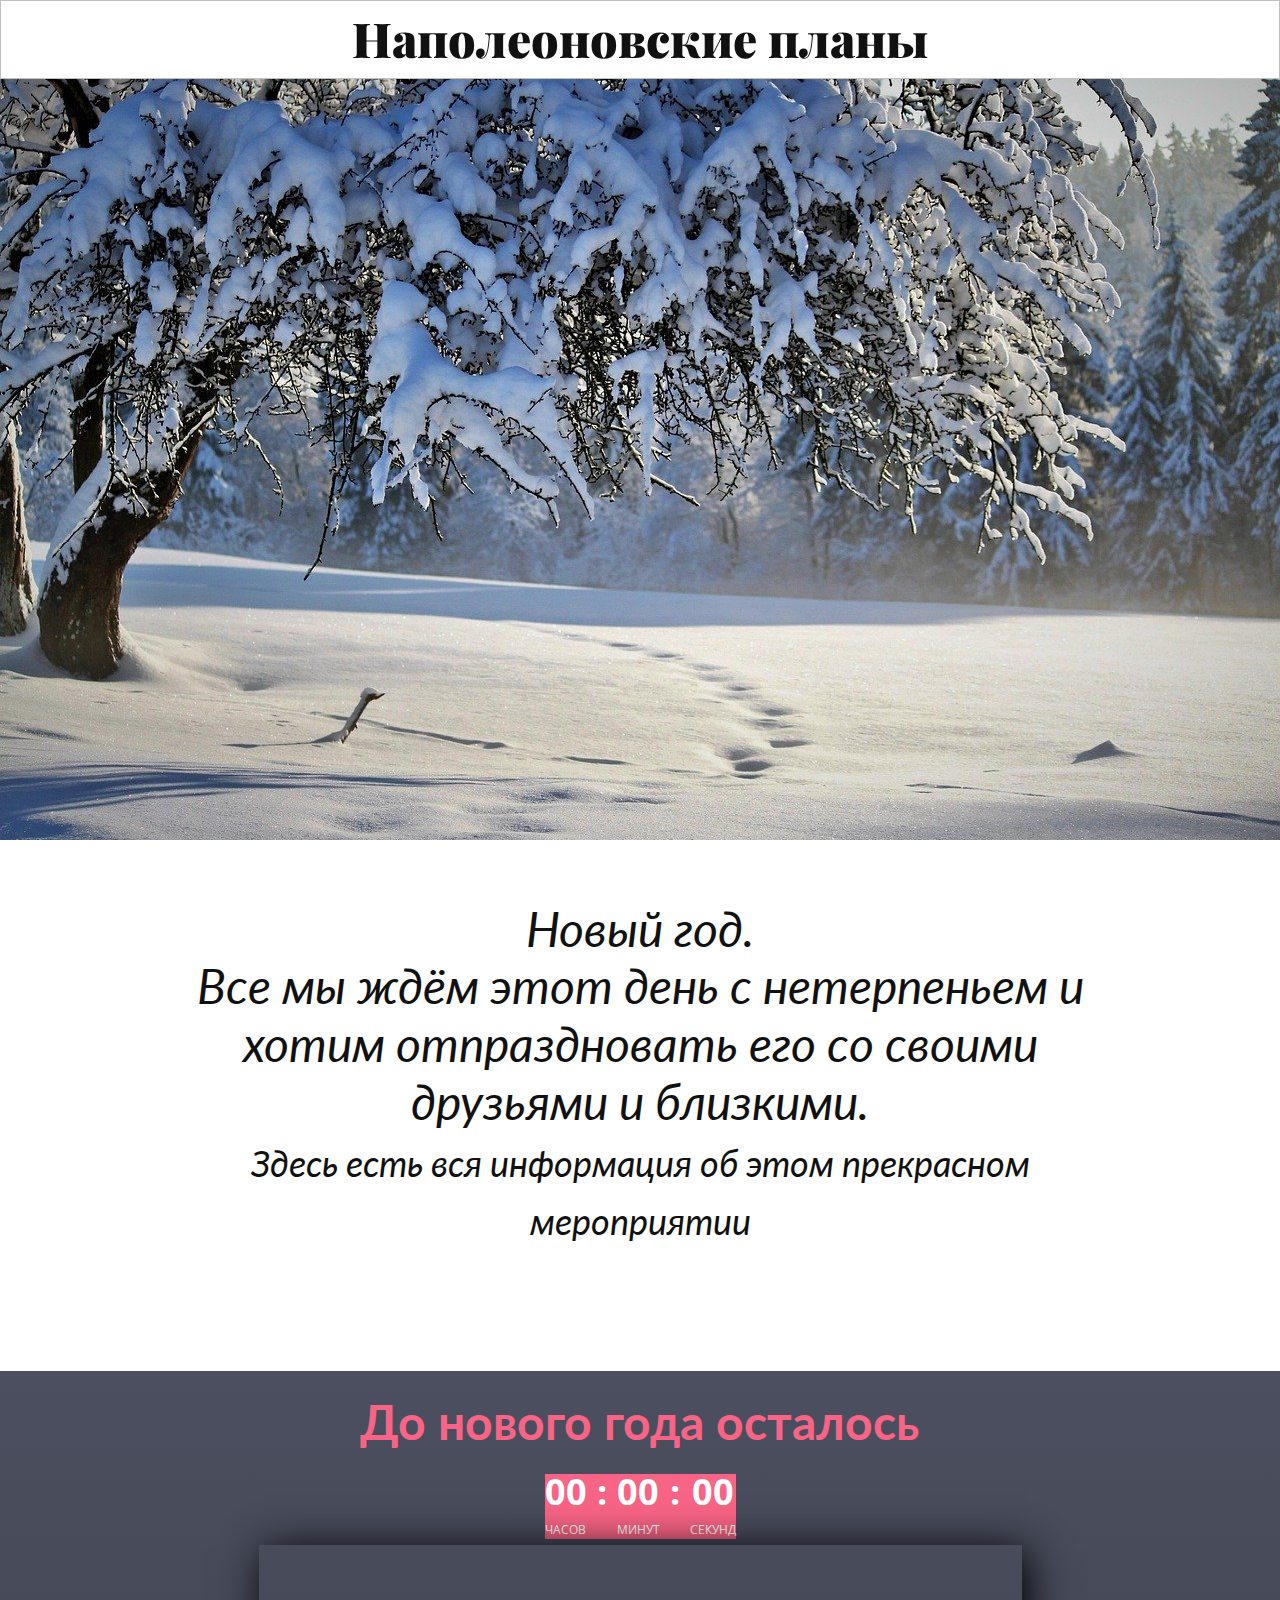
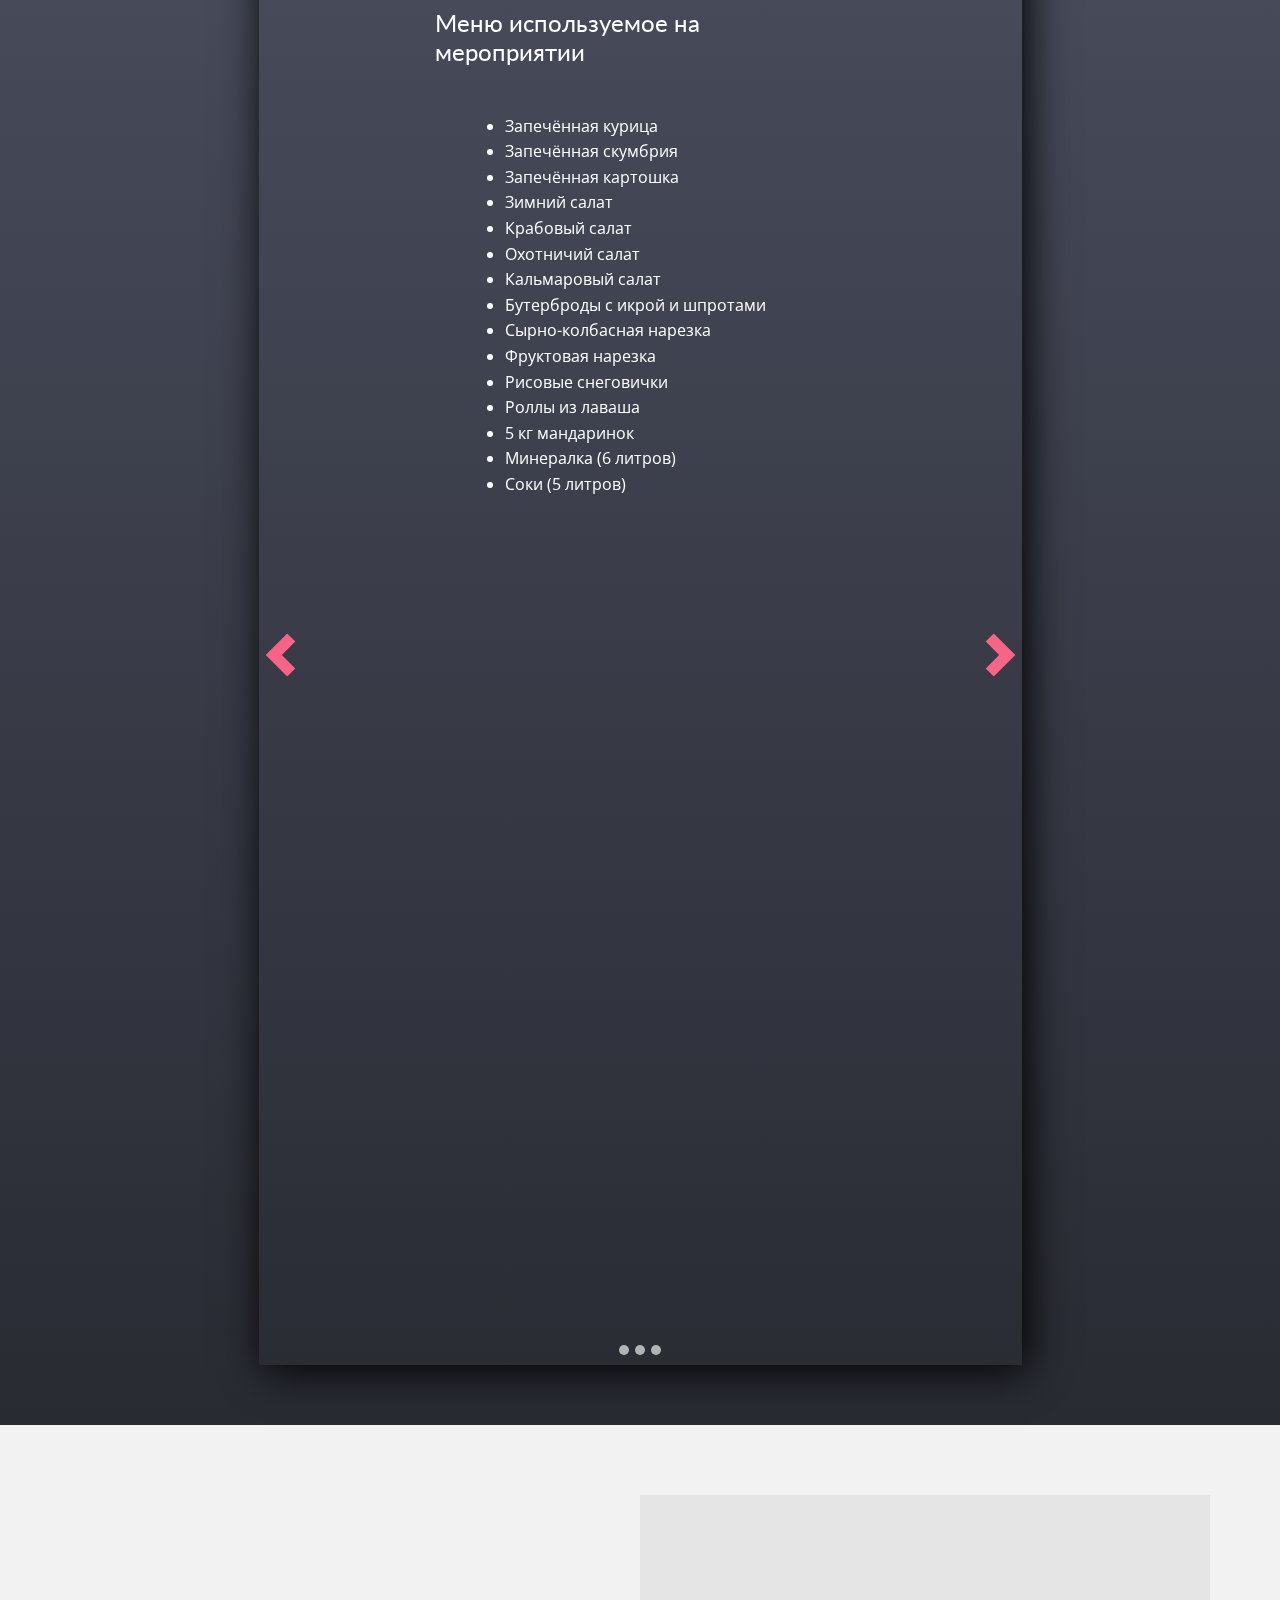
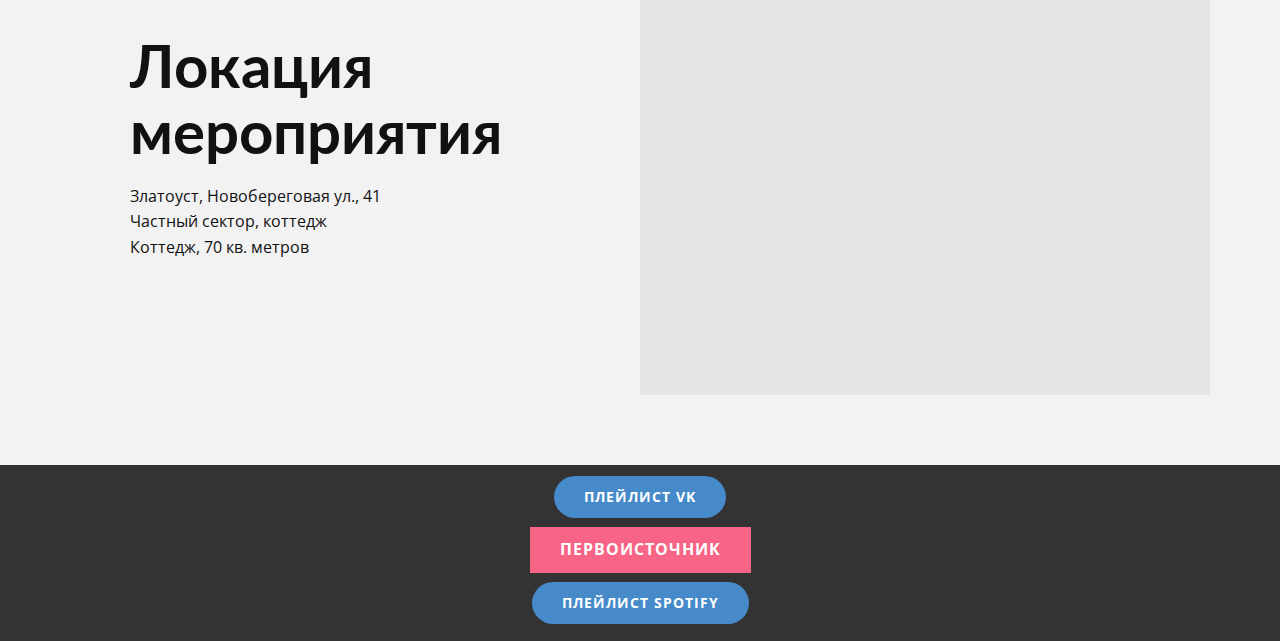
==== index.html @ d75b6de3 "Add files via upload" ====
<!DOCTYPE html>
<html style="font-size: 16px;">
  <head>
    <meta name="viewport" content="width=device-width, initial-scale=1.0">
    <meta charset="utf-8">
    <meta name="keywords" content="Architectural Design, ​Architecture news, ​Architects&amp;apos; studios, ​Award Winning Design Team, modern design, Contact us">
    <meta name="description" content="">
    <meta name="page_type" content="np-template-header-footer-from-plugin">
    <title>Наполеоновские планы</title>
    <link rel="stylesheet" href="nicepage.css" media="screen">
<link rel="stylesheet" href="Главная.css" media="screen">
    <script class="u-script" type="text/javascript" src="jquery.js" defer=""></script>
    <script class="u-script" type="text/javascript" src="nicepage.js" defer=""></script>
    <meta name="generator" content="Nicepage 4.2.6, nicepage.com">
    <link id="u-theme-google-font" rel="stylesheet" href="https://fonts.googleapis.com/css?family=Lato:100,100i,300,300i,400,400i,700,700i,900,900i|Open+Sans:300,300i,400,400i,600,600i,700,700i,800,800i">
    <link id="u-page-google-font" rel="stylesheet" href="https://fonts.googleapis.com/css?family=Lato:100,100i,300,300i,400,400i,700,700i,900,900i|Lato:100,100i,300,300i,400,400i,700,700i,900,900i|Playfair+Display:400,400i,500,500i,600,600i,700,700i,800,800i,900,900i">





    <script type="application/ld+json">{
        "@context": "http://schema.org",
        "@type": "Organization",
        "name": ""
}</script>
    <meta name="theme-color" content="#478ac9">
    <meta property="og:title" content="Главная">
    <meta property="og:type" content="website">
  </head>
  <body data-home-page="Главная.html" data-home-page-title="Главная" class="u-body"><header class="u-align-center-xs u-border-1 u-border-grey-25 u-clearfix u-header u-sticky u-header" id="sec-2a97"><div class="u-clearfix u-sheet u-sheet-1">
        <h1 class="u-align-center u-custom-font u-font-playfair-display u-text u-text-1"> Наполеоновские планы</h1>
      </div></header>
    <section class="u-align-center u-clearfix u-image u-section-1" id="carousel_cb7d" data-image-width="1280" data-image-height="853">
      <div class="u-clearfix u-sheet u-sheet-1"></div>
    </section>
    <section class="u-align-center u-clearfix u-section-2" id="carousel_7d28">
      <div class="u-clearfix u-sheet u-sheet-1">
        <h3 class="u-text u-text-1">Новый год.<br>Все мы ждём этот день с нетерпеньем и хотим отпраздновать его со своими друзьями и близкими.<br>
          <span style="font-size: 2.25rem;">Здесь есть вся информация об этом прекрасном мероприятии</span>
        </h3>
      </div>
    </section>
    <section class="u-align-center-sm u-align-center-xs u-clearfix u-gradient u-section-3" id="sec-5330">
      <div class="u-align-left u-clearfix u-sheet u-sheet-1">
        <h1 class="u-text u-text-default u-text-palette-2-light-1 u-text-1">До нового года осталось</h1>
        <div class="u-countdown u-palette-2-light-1 u-countdown-1" data-timer-id="9fc6" data-type="to-date" data-target-date="Fri, 31 Dec 2021 19:00:42 GMT" data-for="everyone" data-direction="down" data-time-left="750m" data-target-number="100" data-start-time="Sun Dec 26 2021 13:24:25 GMT+0500 (RTZ 4 (зима))" data-frequency="1s">
          <div class="u-countdown-wrapper u-spacing-20">
            <div class="u-countdown-item u-countdown-years u-hidden u-spacing-10">
              <div class="u-countdown-counter u-countdown-counter-1"><span class="u-countdown-number">0</span><span class="u-countdown-number u-hidden">0</span></div>
              <div class="u-countdown-label u-countdown-label-1">Лет</div>
            </div>
            <div class="u-countdown-separator u-hidden u-countdown-separator-1">:</div>
            <div class="u-countdown-days u-countdown-item u-spacing-10">
              <div class="u-countdown-counter u-countdown-counter-2"><span class="u-countdown-number">8</span><span class="u-countdown-number u-hidden">6</span><span class="u-countdown-number u-hidden">0</span></div>
              <div class="u-countdown-label u-countdown-label-2">Дней</div>
            </div>
            <div class="u-countdown-separator u-countdown-separator-2">:</div>
            <div class="u-countdown-hours u-countdown-item u-spacing-10">
              <div class="u-countdown-counter u-countdown-counter-3"><span class="u-countdown-number">0</span><span class="u-countdown-number">5</span></div>
              <div class="u-countdown-label u-countdown-label-3">Часов</div>
            </div>
            <div class="u-countdown-separator u-countdown-separator-3">:</div>
            <div class="u-countdown-item u-countdown-minutes u-spacing-10">
              <div class="u-countdown-counter u-countdown-counter-4"><span class="u-countdown-number">1</span><span class="u-countdown-number">9</span></div>
              <div class="u-countdown-label u-countdown-label-4">Минут</div>
            </div>
            <div class="u-countdown-separator u-countdown-separator-4">:</div>
            <div class="u-countdown-item u-countdown-seconds u-spacing-10">
              <div class="u-countdown-counter u-countdown-counter-5"><span class="u-countdown-number">0</span><span class="u-countdown-number">6</span></div>
              <div class="u-countdown-label u-countdown-label-5">Секунд</div>
            </div>
            <div class="u-countdown-separator u-hidden u-countdown-separator-5">:</div>
            <div class="u-countdown-item u-countdown-numbers u-hidden u-spacing-10">
              <div class="u-countdown-counter u-countdown-counter-6"><span class="u-countdown-number">0</span><span class="u-countdown-number">0</span></div>
              <div class="u-countdown-label u-countdown-label-6">Items</div>
            </div>
          </div>
          <div class="u-countdown-message u-hidden">
            <p>С Новым Годом!</p>
          </div>
        </div>
        <div id="carousel-5989" data-interval="1000" data-u-ride="false" class="u-carousel u-expanded-width-sm u-expanded-width-xs u-slider u-slider-1">
          <ol class="u-absolute-hcenter u-carousel-indicators u-carousel-indicators-1">
            <li data-u-target="#carousel-5989" class="u-active u-grey-30 u-shape-circle" data-u-slide-to="0" style="width: 10px; height: 10px;"></li>
            <li data-u-target="#carousel-5989" class="u-grey-30 u-shape-circle" data-u-slide-to="1" style="width: 10px; height: 10px;"></li>
            <li data-u-target="#carousel-5989" class="u-grey-30 u-shape-circle" data-u-slide-to="2" style="width: 10px; height: 10px;"></li>
          </ol>
          <div class="u-carousel-inner" role="listbox">
            <div class="u-active u-align-left u-carousel-item u-container-style u-slide">
              <div class="u-container-layout u-container-layout-1">
                <div class="u-align-left u-container-style u-group u-group-1" data-animation-name="fadeIn" data-animation-duration="1000" data-animation-direction="Left">
                  <div class="u-container-layout">
                    <h4 class="u-text u-text-body-alt-color u-text-2">Меню используемое на мероприятии</h4>
                    <ul class="u-text u-text-body-alt-color u-text-3">
                      <li>Запечённая курица</li>
                      <li>Запечённая скумбрия</li>
                      <li>Запечённая картошка</li>
                      <li>Зимний салат</li>
                      <li>Крабовый салат</li>
                      <li>Охотничий салат</li>
                      <li>Кальмаровый салат</li>
                      <li>Бутерброды с икрой и шпротами</li>
                      <li>Сырно-колбасная нарезка</li>
                      <li>Фруктовая нарезка</li>
                      <li>Рисовые снеговички</li>
                      <li>Роллы из лаваша</li>
                      <li>5 кг мандаринок</li>
                      <li>Минералка (6 литров)<br>
                      </li>
                      <li>Соки (5 литров)</li>
                    </ul>
                  </div>
                </div>
              </div>
            </div>
            <div class="u-align-left u-carousel-item u-container-style u-slide">
              <div class="u-container-layout u-container-layout-3">
                <div class="u-container-style u-group u-group-2" data-animation-name="fadeIn" data-animation-duration="1000" data-animation-direction="Left">
                  <div class="u-container-layout">
                    <h4 class="u-align-center u-text u-text-body-alt-color u-text-4">Список алкоголя</h4>
                    <ul class="u-align-left u-text u-text-body-alt-color u-text-5">
                      <li>Пустота...</li>
                      <li>Вообще нихера...</li>
                      <li>Безалкогольный новый год...<br>
                      </li>
                      <li>Трезвенники получается...</li>
                      <li>А ну и 2 бутылки шампанского...</li>
                    </ul>
                  </div>
                </div>
              </div>
            </div>
            <div class="u-align-left u-carousel-item u-container-style u-slide u-carousel-item-3">
              <div class="u-container-layout u-container-layout-5">
                <div class="u-container-style u-group u-group-3" data-animation-name="fadeIn" data-animation-duration="1000" data-animation-direction="Left">
                  <div class="u-container-layout">
                    <h4 class="u-align-center u-text u-text-body-alt-color u-text-6">Список участников</h4>
                    <ul class="u-align-left u-text u-text-body-alt-color u-text-7">
                      <li>Кирилл Окунцов</li>
                      <li>Илья Ахметшин<br>
                      </li>
                      <li>Андрей Быков<br>
                      </li>
                      <li>Данил Спичко</li>
                      <li>Иван Еремеев</li>
                      <li>Диана Щупова<br>
                      </li>
                      <li>Владислав Трофимов</li>
                      <li>Яна Файзрахманова</li>
                      <li>Елизавета Марцинкевич</li>
                      <li>Артём Сафин</li>
                      <li>Максим Низаметдинов<br>Так же под вопрососм следующие:<br>
                      </li>
                      <li>Анастасия Головатая</li>
                      <li>Михаил Марков</li>
                      <li>Дмитрий Ларионов</li>
                    </ul>
                  </div>
                </div>
              </div>
            </div>
          </div>
          <a class="u-absolute-vcenter u-carousel-control u-carousel-control-prev u-hidden-xs u-icon-rectangle u-text-palette-2-light-1 u-carousel-control-1" href="#carousel-5989" role="button" data-u-slide="prev">
            <span aria-hidden="true">
              <svg viewBox="0 0 8 8"><path d="M5.25 0l-4 4 4 4 1.5-1.5-2.5-2.5 2.5-2.5-1.5-1.5z"></path></svg>
            </span>
            <span class="sr-only">
              <svg viewBox="0 0 8 8"><path d="M5.25 0l-4 4 4 4 1.5-1.5-2.5-2.5 2.5-2.5-1.5-1.5z"></path></svg>
            </span>
          </a>
          <a class="u-absolute-vcenter u-carousel-control u-carousel-control-next u-hidden-xs u-icon-rectangle u-text-palette-2-light-1 u-carousel-control-2" href="#carousel-5989" role="button" data-u-slide="next">
            <span aria-hidden="true">
              <svg viewBox="0 0 8 8"><path d="M2.75 0l-1.5 1.5 2.5 2.5-2.5 2.5 1.5 1.5 4-4-4-4z"></path></svg>
            </span>
            <span class="sr-only">
              <svg viewBox="0 0 8 8"><path d="M2.75 0l-1.5 1.5 2.5 2.5-2.5 2.5 1.5 1.5 4-4-4-4z"></path></svg>
            </span>
          </a>
        </div>
      </div>
    </section>
    <section class="u-clearfix u-grey-5 u-section-4" id="sec-a70e">
      <div class="u-clearfix u-sheet u-sheet-1">
        <div class="u-clearfix u-expanded-width u-layout-wrap u-layout-wrap-1">
          <div class="u-layout">
            <div class="u-layout-row">
              <div class="u-align-left u-container-style u-layout-cell u-left-cell u-size-30 u-layout-cell-1">
                <div class="u-container-layout u-container-layout-1">
                  <h2 class="u-text u-text-1">Локация мероприятия</h2>
                  <p class="u-text u-text-2"> Златоуст, Новобереговая ул., 41</p>
                  <p class="u-text u-text-3">Частный сектор, коттедж</p>
                  <p class="u-text u-text-4">Коттедж, 70 кв. метров</p>
                </div>
              </div>
              <div class="u-container-style u-layout-cell u-right-cell u-size-30 u-layout-cell-2">
                <div class="u-container-layout u-container-layout-2">
                  <div class="u-expanded u-grey-10 u-map">
                    <div class="embed-responsive">
                      <iframe class="embed-responsive-item" src="//maps.google.com/maps?output=embed&amp;q=%D0%A7%D0%B5%D0%BB%D1%8F%D0%B1%D0%B8%D0%BD%D1%81%D0%BA%D0%B0%D1%8F%20%D0%BE%D0%B1%D0%BB%D0%B0%D1%81%D1%82%D1%8C%2C%20%D0%97%D0%BB%D0%B0%D1%82%D0%BE%D1%83%D1%81%D1%82%D0%BE%D0%B2%D1%81%D0%BA%D0%B8%D0%B9%20%D0%B3.%D0%BE.%2C%20%D0%97%D0%BB%D0%B0%D1%82%D0%BE%D1%83%D1%81%D1%82%2C%20%D0%9D%D0%BE%D0%B2%D0%BE%D0%B1%D0%B5%D1%80%D0%B5%D0%B3%D0%BE%D0%B2%D0%B0%D1%8F%20%D1%83%D0%BB.%2C%2041&amp;t=m" data-map="[base64]"></iframe>
                    </div>
                  </div>
                </div>
              </div>
            </div>
          </div>
        </div>
      </div>
    </section>


    <footer class="u-align-center u-clearfix u-footer u-grey-80 u-footer" id="sec-ad58"><div class="u-align-left u-clearfix u-sheet u-sheet-1">
        <a href="https://vk.com/music/playlist/487341811_3_d039fe3b3212a492a0" class="u-btn u-btn-round u-button-style u-hover-palette-1-light-1 u-palette-1-base u-radius-50 u-btn-1">Плейлист vk</a>
        <a href="https://vk.com/@shizukana_puru-napoleonovskie-plany-po-sozdaniu-ng" class="u-border-none u-btn u-button-style u-hover-palette-1-dark-1 u-palette-2-light-1 u-btn-2">Первоисточник</a>
        <a href="https://open.spotify.com/playlist/2fh6P7r7EW5h5QjIObjmvX?si=IrcjV1bmTA6cJXzKRP1nYA&amp;utm_source=copy-link" class="u-btn u-btn-round u-button-style u-hover-palette-1-light-1 u-palette-1-base u-radius-50 u-btn-3">Плейлист spotify</a>
      </div></footer>
  </body>
</html>
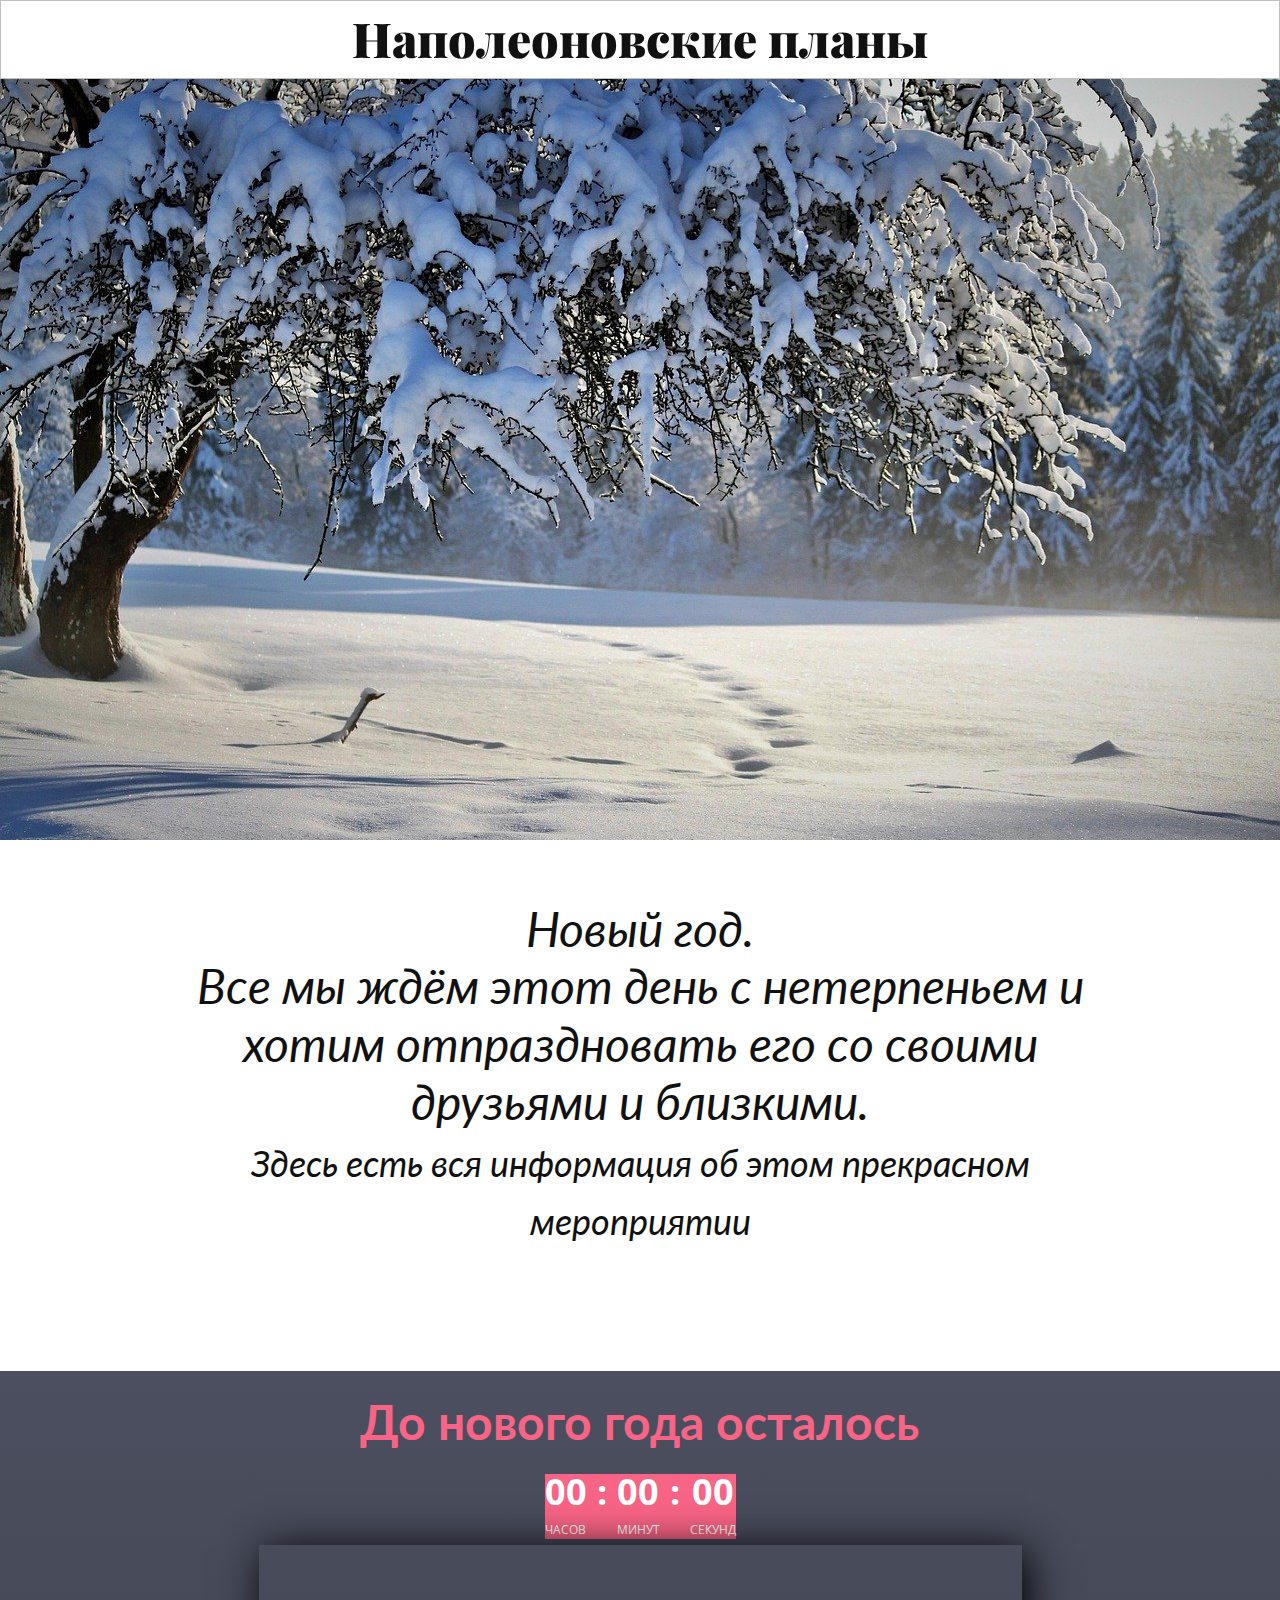
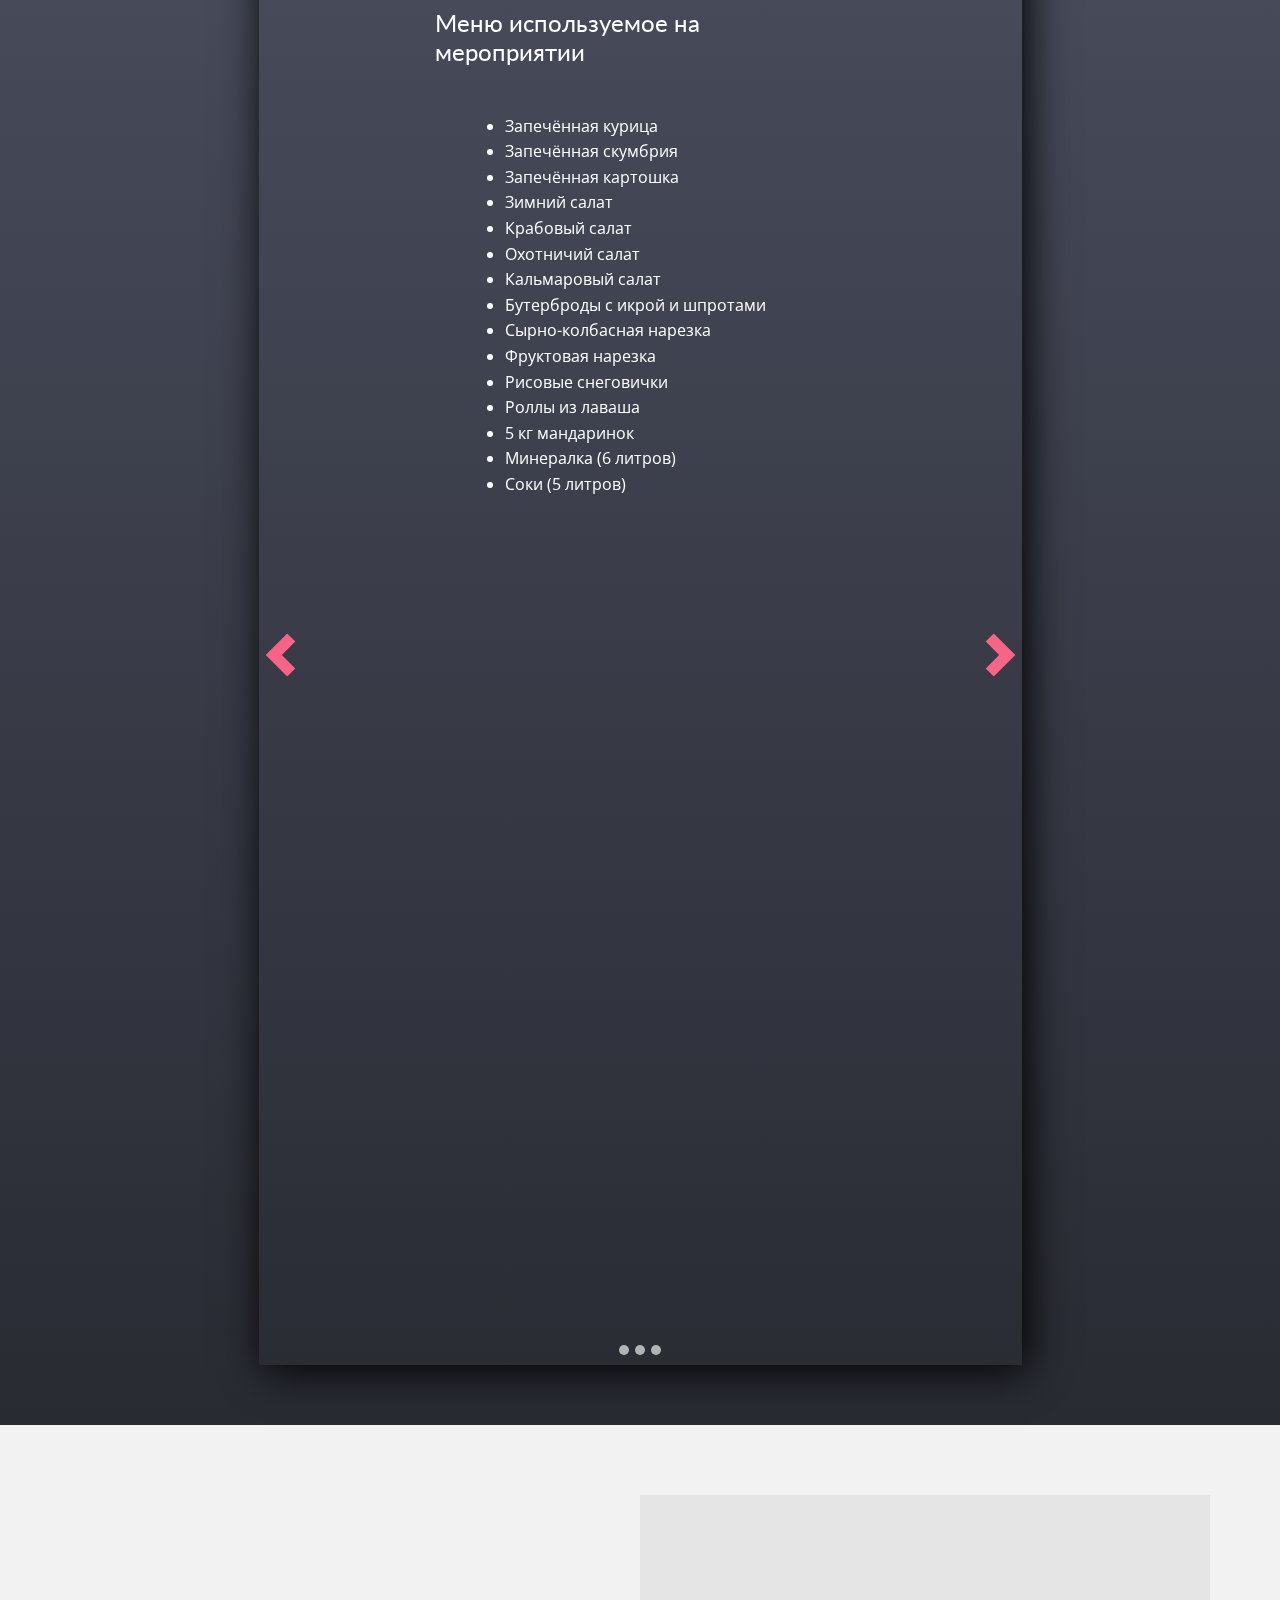
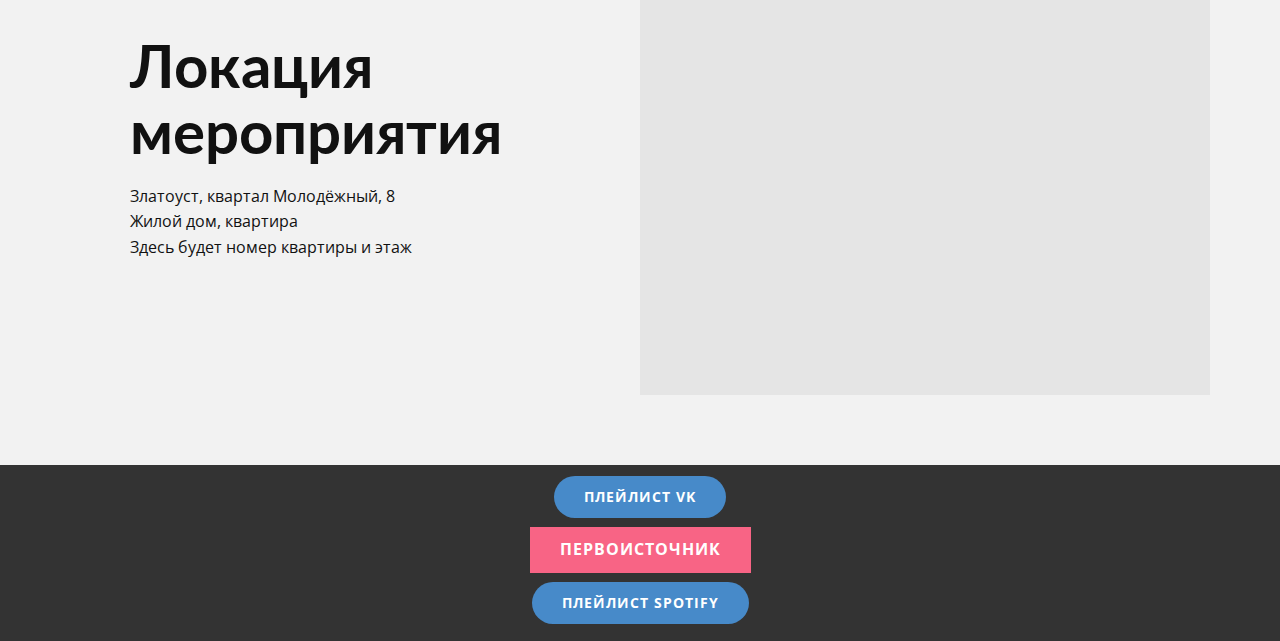
==== commit 5e2c25dc: "Add files via upload" ====
--- a/index.html
+++ b/index.html
@@ -92,7 +92,7 @@
                 <div class="u-align-left u-container-style u-group u-group-1" data-animation-name="fadeIn" data-animation-duration="1000" data-animation-direction="Left">
                   <div class="u-container-layout">
                     <h4 class="u-text u-text-body-alt-color u-text-2">Меню используемое на мероприятии</h4>
-                    <ul class="u-text u-text-body-alt-color u-text-3">
+                     <ul class="u-text u-text-body-alt-color u-text-3">
                       <li>Запечённая курица</li>
                       <li>Запечённая скумбрия</li>
                       <li>Запечённая картошка</li>
@@ -125,7 +125,7 @@
                       <li>Безалкогольный новый год...<br>
                       </li>
                       <li>Трезвенники получается...</li>
-                      <li>А ну и 2 бутылки шампанского...</li>
+                                            <li>А ну и 2 бутылки шампанского...</li>
                     </ul>
                   </div>
                 </div>
@@ -188,16 +188,16 @@
               <div class="u-align-left u-container-style u-layout-cell u-left-cell u-size-30 u-layout-cell-1">
                 <div class="u-container-layout u-container-layout-1">
                   <h2 class="u-text u-text-1">Локация мероприятия</h2>
-                  <p class="u-text u-text-2"> Златоуст, Новобереговая ул., 41</p>
-                  <p class="u-text u-text-3">Частный сектор, коттедж</p>
-                  <p class="u-text u-text-4">Коттедж, 70 кв. метров</p>
+                  <p class="u-text u-text-2">Златоуст, квартал Молодёжный, 8</p>
+                  <p class="u-text u-text-3">Жилой дом, квартира</p>
+                  <p class="u-text u-text-4">Здесь будет номер квартиры и этаж</p>
                 </div>
               </div>
               <div class="u-container-style u-layout-cell u-right-cell u-size-30 u-layout-cell-2">
                 <div class="u-container-layout u-container-layout-2">
                   <div class="u-expanded u-grey-10 u-map">
                     <div class="embed-responsive">
-                      <iframe class="embed-responsive-item" src="//maps.google.com/maps?output=embed&amp;q=%D0%A7%D0%B5%D0%BB%D1%8F%D0%B1%D0%B8%D0%BD%D1%81%D0%BA%D0%B0%D1%8F%20%D0%BE%D0%B1%D0%BB%D0%B0%D1%81%D1%82%D1%8C%2C%20%D0%97%D0%BB%D0%B0%D1%82%D0%BE%D1%83%D1%81%D1%82%D0%BE%D0%B2%D1%81%D0%BA%D0%B8%D0%B9%20%D0%B3.%D0%BE.%2C%20%D0%97%D0%BB%D0%B0%D1%82%D0%BE%D1%83%D1%81%D1%82%2C%20%D0%9D%D0%BE%D0%B2%D0%BE%D0%B1%D0%B5%D1%80%D0%B5%D0%B3%D0%BE%D0%B2%D0%B0%D1%8F%20%D1%83%D0%BB.%2C%2041&amp;t=m" data-map="[base64]"></iframe>
+                      <iframe class="embed-responsive-item" src="//maps.google.com/maps?output=embed&amp;q=%D0%A7%D0%B5%D0%BB%D1%8F%D0%B1%D0%B8%D0%BD%D1%81%D0%BA%D0%B0%D1%8F%20%D0%BE%D0%B1%D0%BB%D0%B0%D1%81%D1%82%D1%8C%2C%20%D0%97%D0%BB%D0%B0%D1%82%D0%BE%D1%83%D1%81%D1%82%D0%BE%D0%B2%D1%81%D0%BA%D0%B8%D0%B9%20%D0%B3.%D0%BE.%2C%20%D0%97%D0%BB%D0%B0%D1%82%D0%BE%D1%83%D1%81%D1%82%2C%20%D0%BA%D0%B2%D0%B0%D1%80%D1%82%D0%B0%D0%BB%20%D0%9C%D0%BE%D0%BB%D0%BE%D0%B4%D1%91%D0%B6%D0%BD%D1%8B%D0%B9%2C%208&amp;t=m" data-map="[base64]"></iframe>
                     </div>
                   </div>
                 </div>
@@ -212,7 +212,7 @@
     <footer class="u-align-center u-clearfix u-footer u-grey-80 u-footer" id="sec-ad58"><div class="u-align-left u-clearfix u-sheet u-sheet-1">
         <a href="https://vk.com/music/playlist/487341811_3_d039fe3b3212a492a0" class="u-btn u-btn-round u-button-style u-hover-palette-1-light-1 u-palette-1-base u-radius-50 u-btn-1">Плейлист vk</a>
         <a href="https://vk.com/@shizukana_puru-napoleonovskie-plany-po-sozdaniu-ng" class="u-border-none u-btn u-button-style u-hover-palette-1-dark-1 u-palette-2-light-1 u-btn-2">Первоисточник</a>
-        <a href="https://open.spotify.com/playlist/2fh6P7r7EW5h5QjIObjmvX?si=IrcjV1bmTA6cJXzKRP1nYA&amp;utm_source=copy-link" class="u-btn u-btn-round u-button-style u-hover-palette-1-light-1 u-palette-1-base u-radius-50 u-btn-3">Плейлист spotify</a>
+        <a href="https://open.spotify.com/playlist/1Kcly82iFdFY9kijhoBAkv?si=FQBQxeiuS6OI5tnqZrXj4w&amp;utm_source=copy-link" class="u-btn u-btn-round u-button-style u-hover-palette-1-light-1 u-palette-1-base u-radius-50 u-btn-3">Плейлист spotify</a>
       </div></footer>
   </body>
 </html>
--- a/Главная.css
+++ b/Главная.css
@@ -186,7 +186,6 @@
   min-height: 1420px;
   width: 763px;
   box-shadow: 5px 5px 40px 0 rgba(0,0,0,1);
-  height: auto;
   margin: 6px auto 60px;
 }
 
@@ -283,6 +282,12 @@
   right: 0;
 }
 
+@media (max-width: 1199px) {
+  .u-section-3 .u-slider-1 {
+    height: auto;
+  }
+}
+
 @media (max-width: 991px) {
   .u-section-3 .u-text-1 {
     margin-left: 222px;
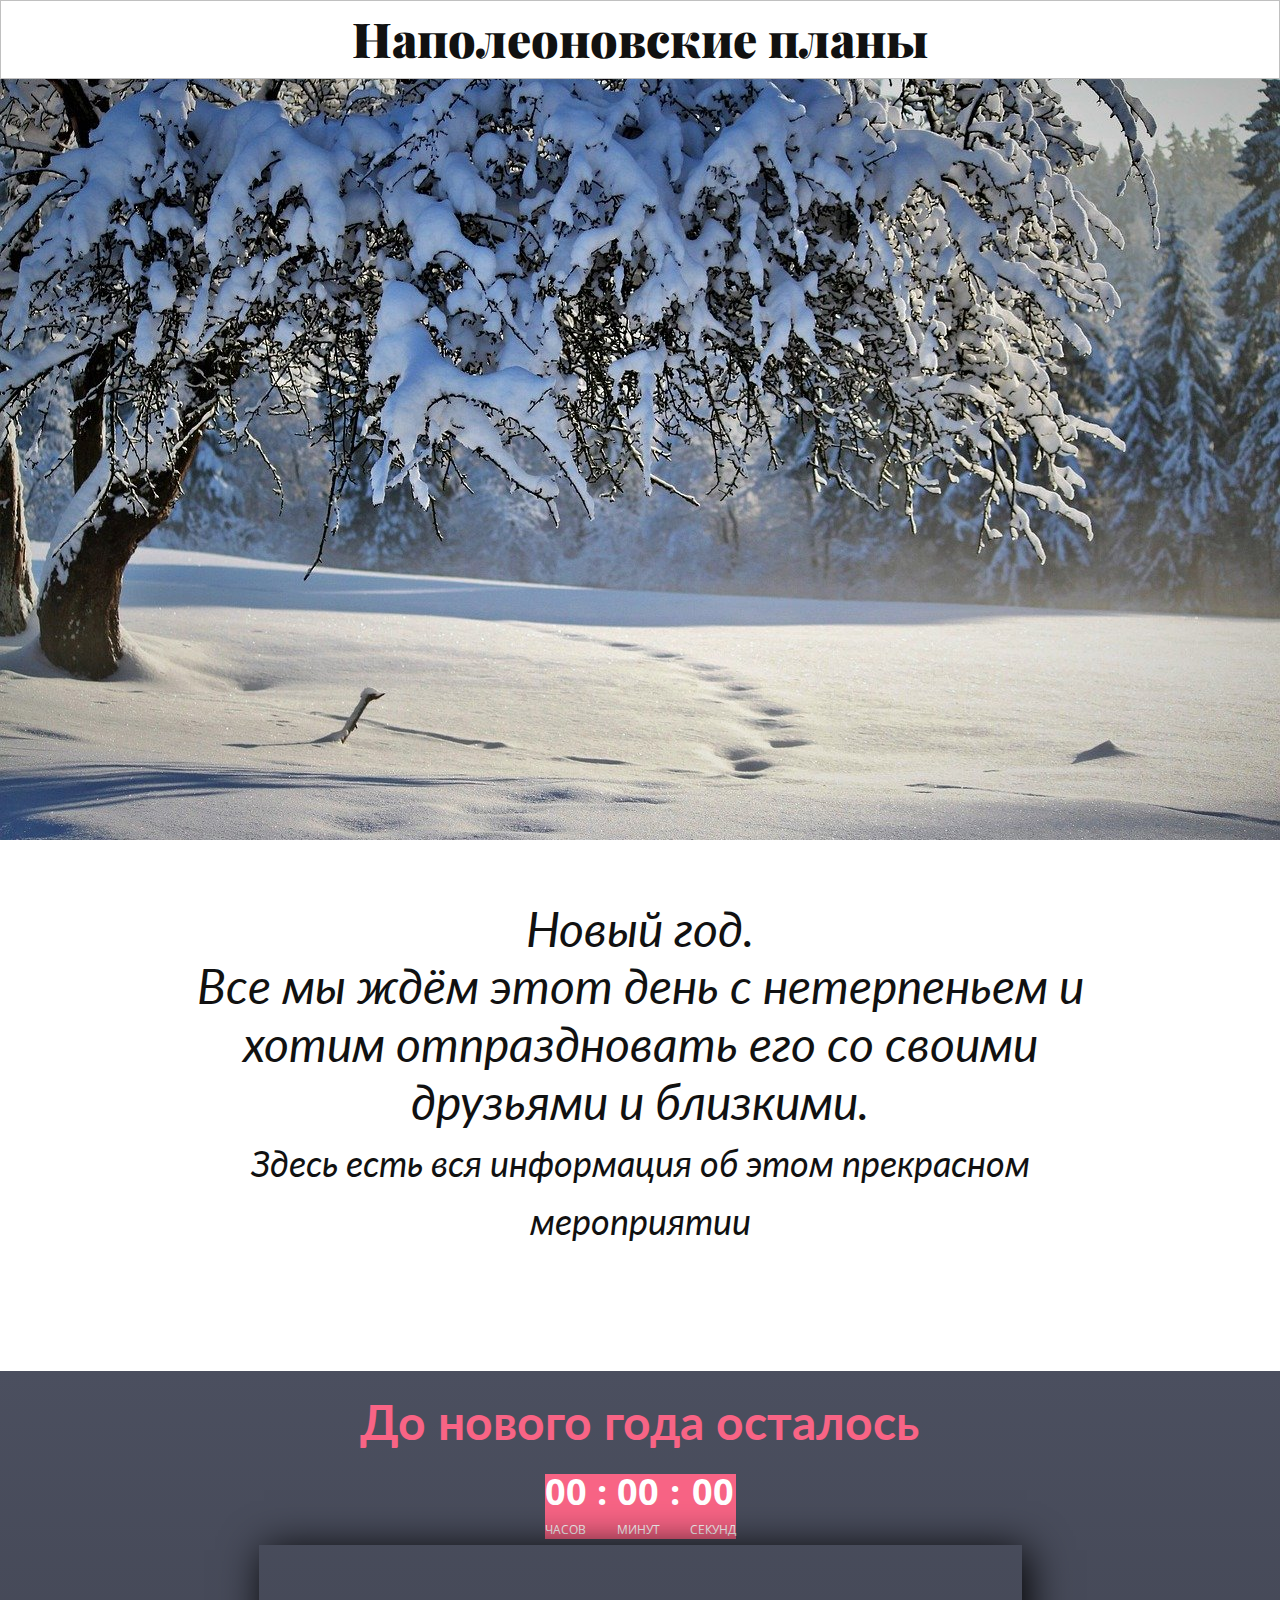
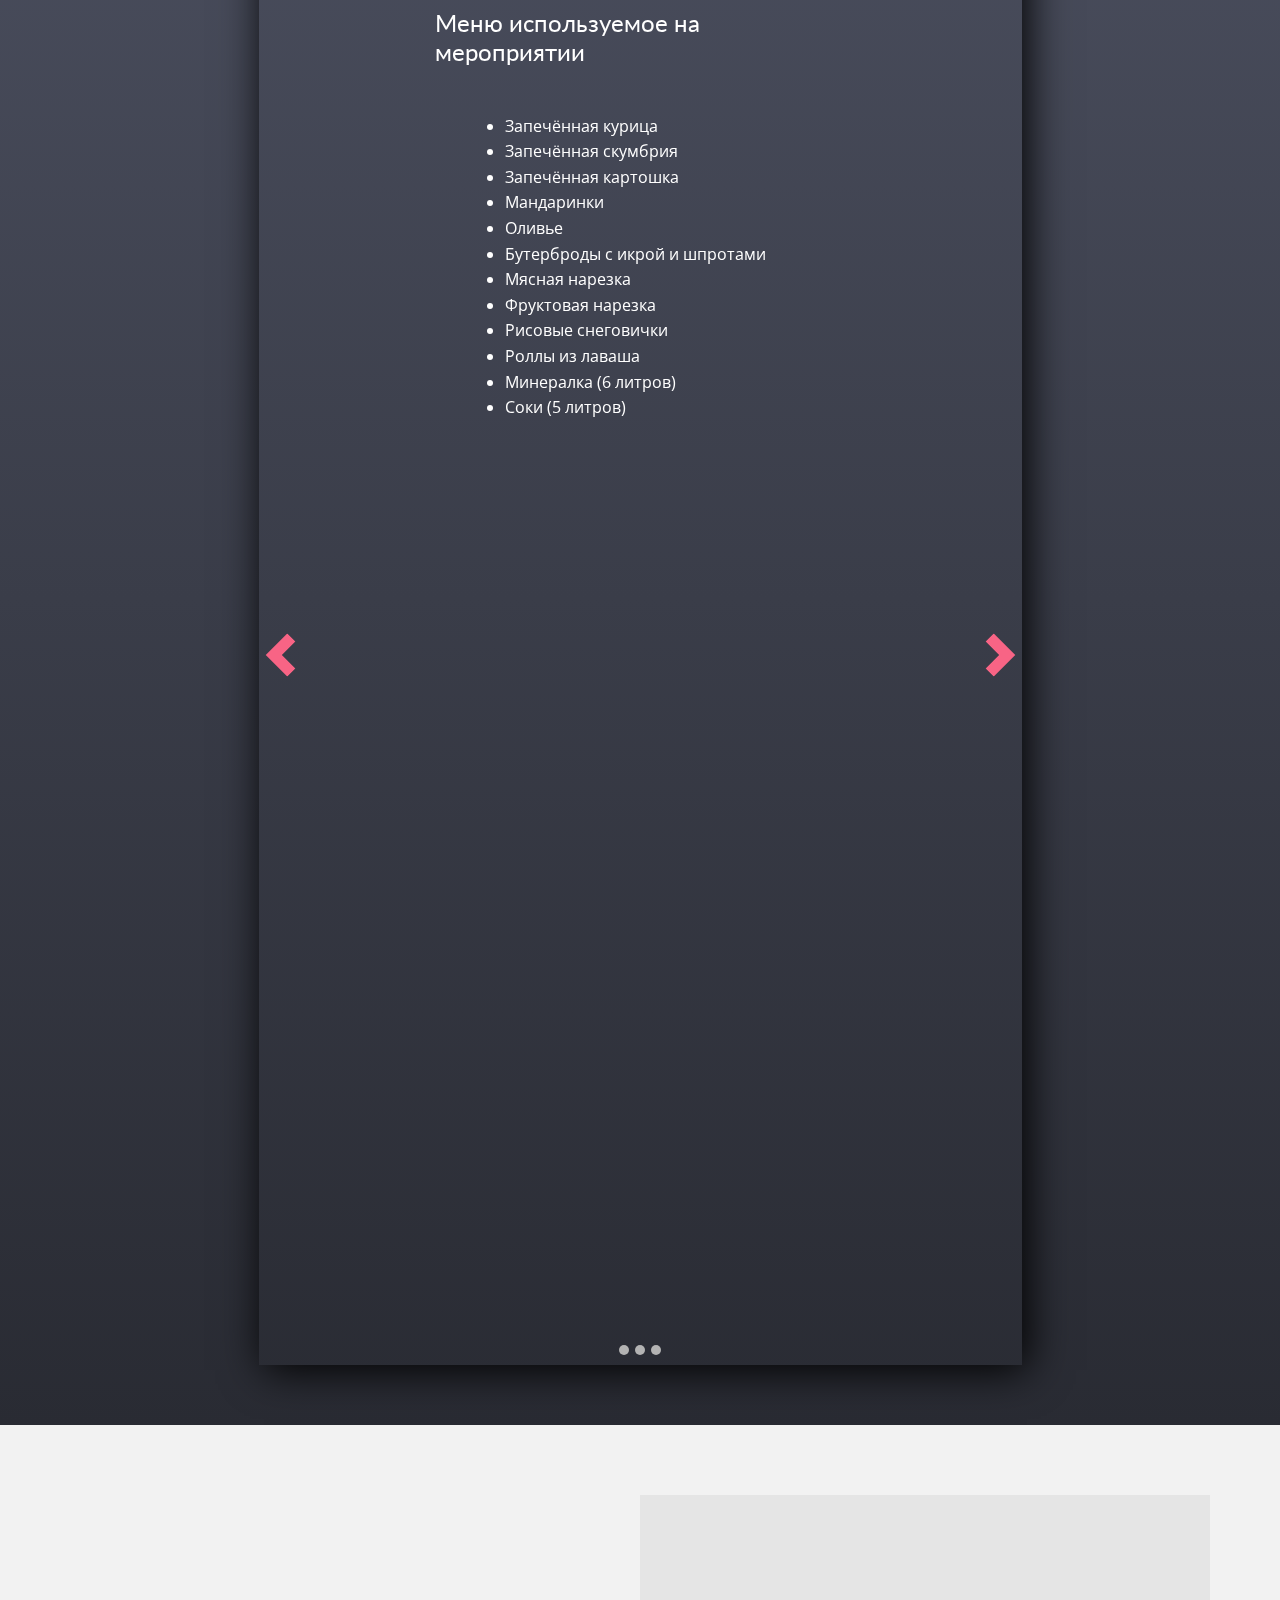
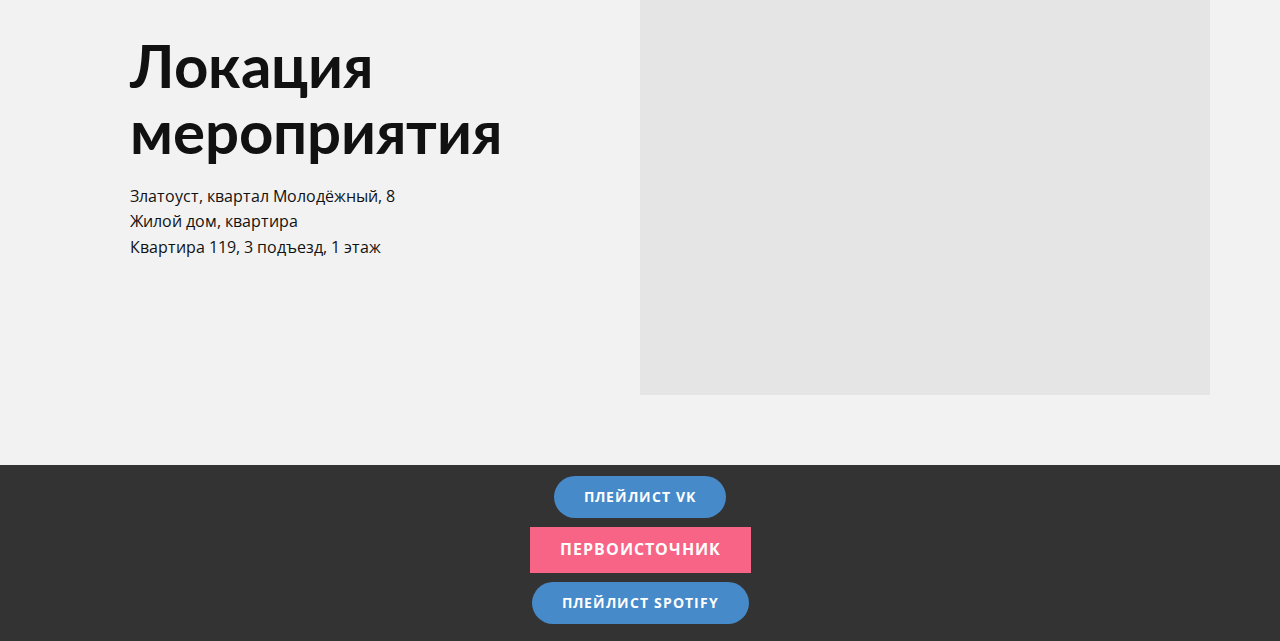
==== commit 83efd014: "Add files via upload" ====
--- a/index.html
+++ b/index.html
@@ -6,7 +6,7 @@
     <meta name="keywords" content="Architectural Design, ​Architecture news, ​Architects&amp;apos; studios, ​Award Winning Design Team, modern design, Contact us">
     <meta name="description" content="">
     <meta name="page_type" content="np-template-header-footer-from-plugin">
-    <title>Наполеоновские планы</title>
+    <title>Наполеоновские Планы</title>
     <link rel="stylesheet" href="nicepage.css" media="screen">
 <link rel="stylesheet" href="Главная.css" media="screen">
     <script class="u-script" type="text/javascript" src="jquery.js" defer=""></script>
@@ -28,7 +28,7 @@
     <meta property="og:title" content="Главная">
     <meta property="og:type" content="website">
   </head>
-  <body data-home-page="Главная.html" data-home-page-title="Главная" class="u-body"><header class="u-align-center-xs u-border-1 u-border-grey-25 u-clearfix u-header u-sticky u-header" id="sec-2a97"><div class="u-clearfix u-sheet u-sheet-1">
+  <body data-home-page="Главная.html" data-home-page-title="Главная" class="u-body"><header class="u-align-center-xs u-border-1 u-border-grey-25 u-clearfix u-header u-header" id="sec-2a97"><div class="u-clearfix u-sheet u-sheet-1">
         <h1 class="u-align-center u-custom-font u-font-playfair-display u-text u-text-1"> Наполеоновские планы</h1>
       </div></header>
     <section class="u-align-center u-clearfix u-image u-section-1" id="carousel_cb7d" data-image-width="1280" data-image-height="853">
@@ -89,23 +89,20 @@
           <div class="u-carousel-inner" role="listbox">
             <div class="u-active u-align-left u-carousel-item u-container-style u-slide">
               <div class="u-container-layout u-container-layout-1">
-                <div class="u-align-left u-container-style u-group u-group-1" data-animation-name="fadeIn" data-animation-duration="1000" data-animation-direction="Left">
+                <div class="u-align-left u-container-style u-group u-group-1" data-animation-name="fadeIn" data-animation-direction="Left">
                   <div class="u-container-layout">
                     <h4 class="u-text u-text-body-alt-color u-text-2">Меню используемое на мероприятии</h4>
-                     <ul class="u-text u-text-body-alt-color u-text-3">
-                      <li>Запечённая курица</li>
+                    <ul class="u-text u-text-body-alt-color u-text-3">
+                      <li> Запечённая курица</li>
                       <li>Запечённая скумбрия</li>
                       <li>Запечённая картошка</li>
-                      <li>Зимний салат</li>
-                      <li>Крабовый салат</li>
-                      <li>Охотничий салат</li>
-                      <li>Кальмаровый салат</li>
+                      <li>Мандаринки</li>
+                      <li>Оливье</li>
                       <li>Бутерброды с икрой и шпротами</li>
-                      <li>Сырно-колбасная нарезка</li>
+                      <li>Мясная нарезка</li>
                       <li>Фруктовая нарезка</li>
                       <li>Рисовые снеговички</li>
                       <li>Роллы из лаваша</li>
-                      <li>5 кг мандаринок</li>
                       <li>Минералка (6 литров)<br>
                       </li>
                       <li>Соки (5 литров)</li>
@@ -116,7 +113,7 @@
             </div>
             <div class="u-align-left u-carousel-item u-container-style u-slide">
               <div class="u-container-layout u-container-layout-3">
-                <div class="u-container-style u-group u-group-2" data-animation-name="fadeIn" data-animation-duration="1000" data-animation-direction="Left">
+                <div class="u-container-style u-group u-group-2" data-animation-name="fadeIn" data-animation-direction="Left">
                   <div class="u-container-layout">
                     <h4 class="u-align-center u-text u-text-body-alt-color u-text-4">Список алкоголя</h4>
                     <ul class="u-align-left u-text u-text-body-alt-color u-text-5">
@@ -125,7 +122,6 @@
                       <li>Безалкогольный новый год...<br>
                       </li>
                       <li>Трезвенники получается...</li>
-                                            <li>А ну и 2 бутылки шампанского...</li>
                     </ul>
                   </div>
                 </div>
@@ -133,7 +129,7 @@
             </div>
             <div class="u-align-left u-carousel-item u-container-style u-slide u-carousel-item-3">
               <div class="u-container-layout u-container-layout-5">
-                <div class="u-container-style u-group u-group-3" data-animation-name="fadeIn" data-animation-duration="1000" data-animation-direction="Left">
+                <div class="u-container-style u-group u-group-3" data-animation-name="fadeIn" data-animation-direction="Left">
                   <div class="u-container-layout">
                     <h4 class="u-align-center u-text u-text-body-alt-color u-text-6">Список участников</h4>
                     <ul class="u-align-left u-text u-text-body-alt-color u-text-7">
@@ -190,14 +186,14 @@
                   <h2 class="u-text u-text-1">Локация мероприятия</h2>
                   <p class="u-text u-text-2">Златоуст, квартал Молодёжный, 8</p>
                   <p class="u-text u-text-3">Жилой дом, квартира</p>
-                  <p class="u-text u-text-4">Здесь будет номер квартиры и этаж</p>
+                  <p class="u-text u-text-4">Квартира 119, 3 подъезд, 1 этаж</p>
                 </div>
               </div>
               <div class="u-container-style u-layout-cell u-right-cell u-size-30 u-layout-cell-2">
                 <div class="u-container-layout u-container-layout-2">
                   <div class="u-expanded u-grey-10 u-map">
                     <div class="embed-responsive">
-                      <iframe class="embed-responsive-item" src="//maps.google.com/maps?output=embed&amp;q=%D0%A7%D0%B5%D0%BB%D1%8F%D0%B1%D0%B8%D0%BD%D1%81%D0%BA%D0%B0%D1%8F%20%D0%BE%D0%B1%D0%BB%D0%B0%D1%81%D1%82%D1%8C%2C%20%D0%97%D0%BB%D0%B0%D1%82%D0%BE%D1%83%D1%81%D1%82%D0%BE%D0%B2%D1%81%D0%BA%D0%B8%D0%B9%20%D0%B3.%D0%BE.%2C%20%D0%97%D0%BB%D0%B0%D1%82%D0%BE%D1%83%D1%81%D1%82%2C%20%D0%BA%D0%B2%D0%B0%D1%80%D1%82%D0%B0%D0%BB%20%D0%9C%D0%BE%D0%BB%D0%BE%D0%B4%D1%91%D0%B6%D0%BD%D1%8B%D0%B9%2C%208&amp;t=m" data-map="[base64]"></iframe>
+                      <iframe class="embed-responsive-item" src="//maps.google.com/maps?output=embed&amp;q=%D0%A7%D0%B5%D0%BB%D1%8F%D0%B1%D0%B8%D0%BD%D1%81%D0%BA%D0%B0%D1%8F%20%D0%BE%D0%B1%D0%BB%D0%B0%D1%81%D1%82%D1%8C%2C%20%D0%97%D0%BB%D0%B0%D1%82%D0%BE%D1%83%D1%81%D1%82%D0%BE%D0%B2%D1%81%D0%BA%D0%B8%D0%B9%20%D0%B3.%D0%BE.%2C%20%D0%97%D0%BB%D0%B0%D1%82%D0%BE%D1%83%D1%81%D1%82%2C%20%D0%BA%D0%B2%D0%B0%D1%80%D1%82%D0%B0%D0%BB%20%D0%9C%D0%BE%D0%BB%D0%BE%D0%B4%D1%91%D0%B6%D0%BD%D1%8B%D0%B9%2C%201&amp;t=m" data-map="[base64]"></iframe>
                     </div>
                   </div>
                 </div>
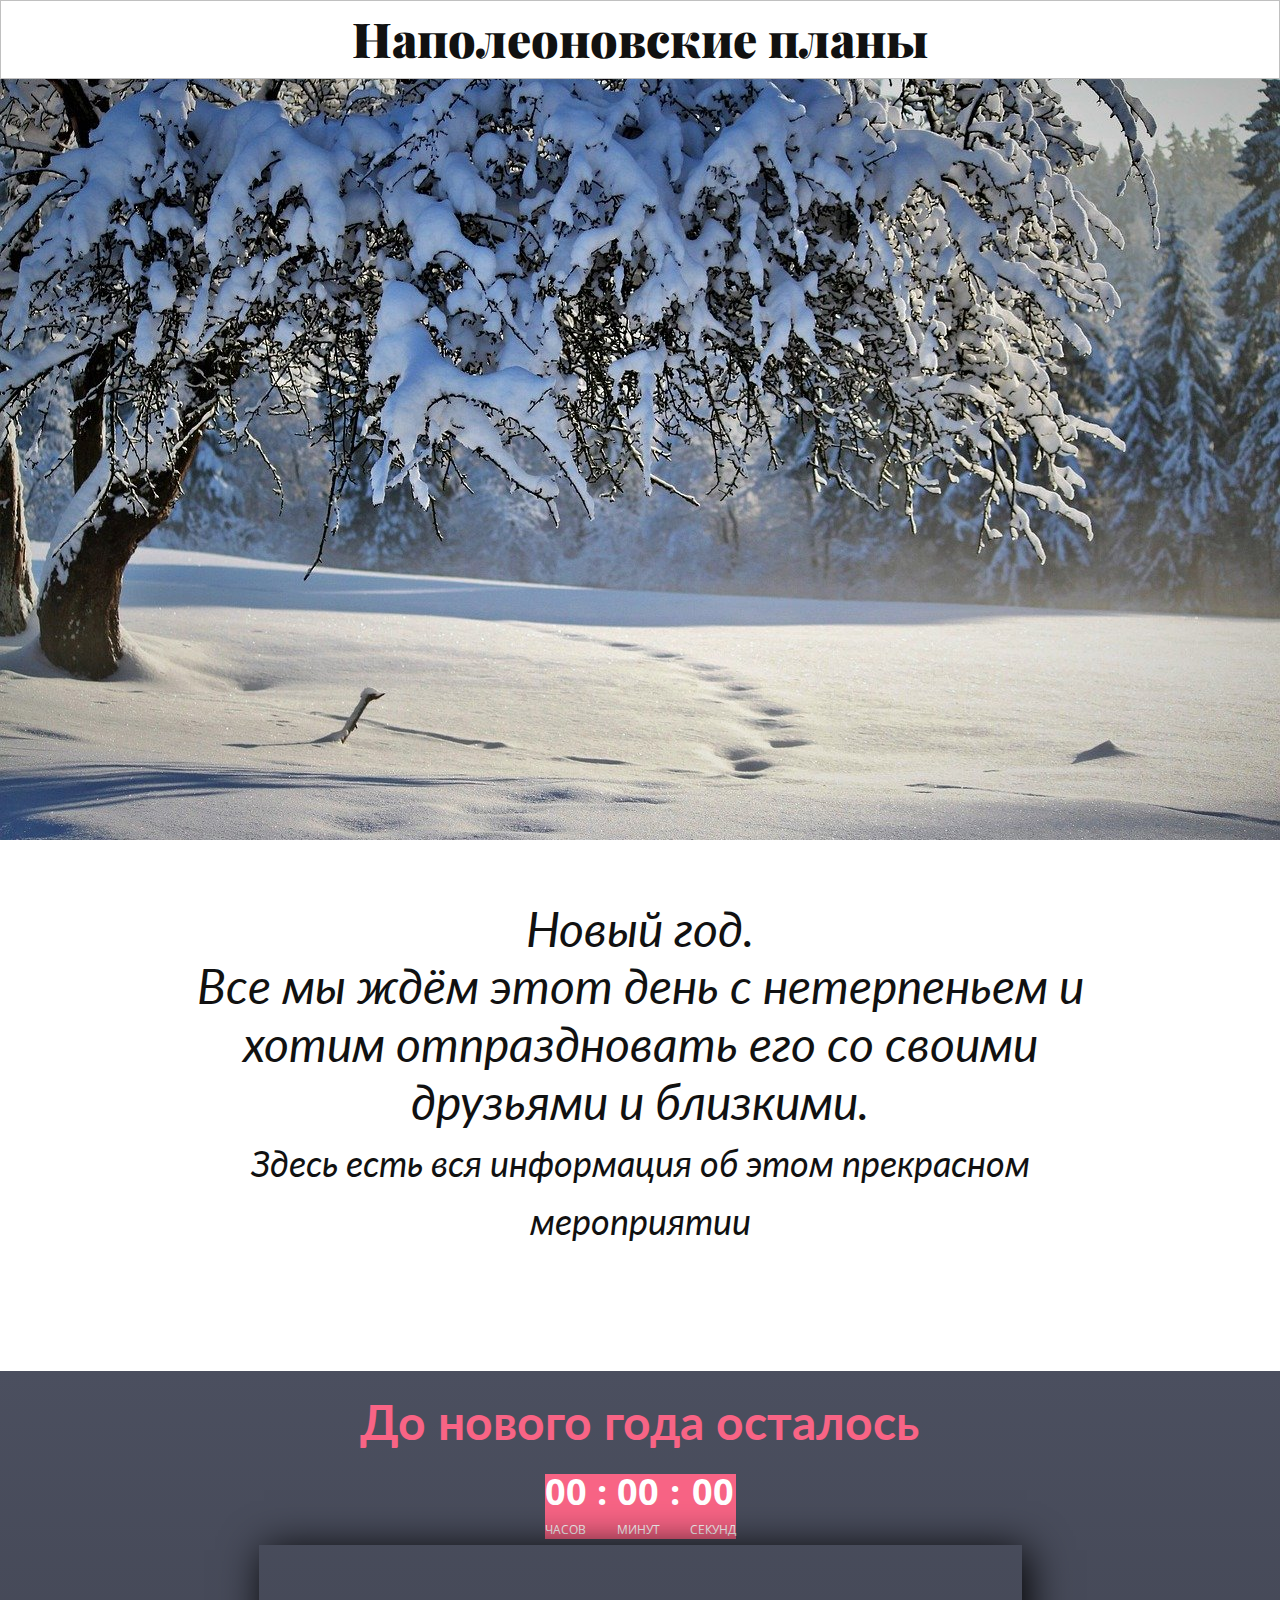
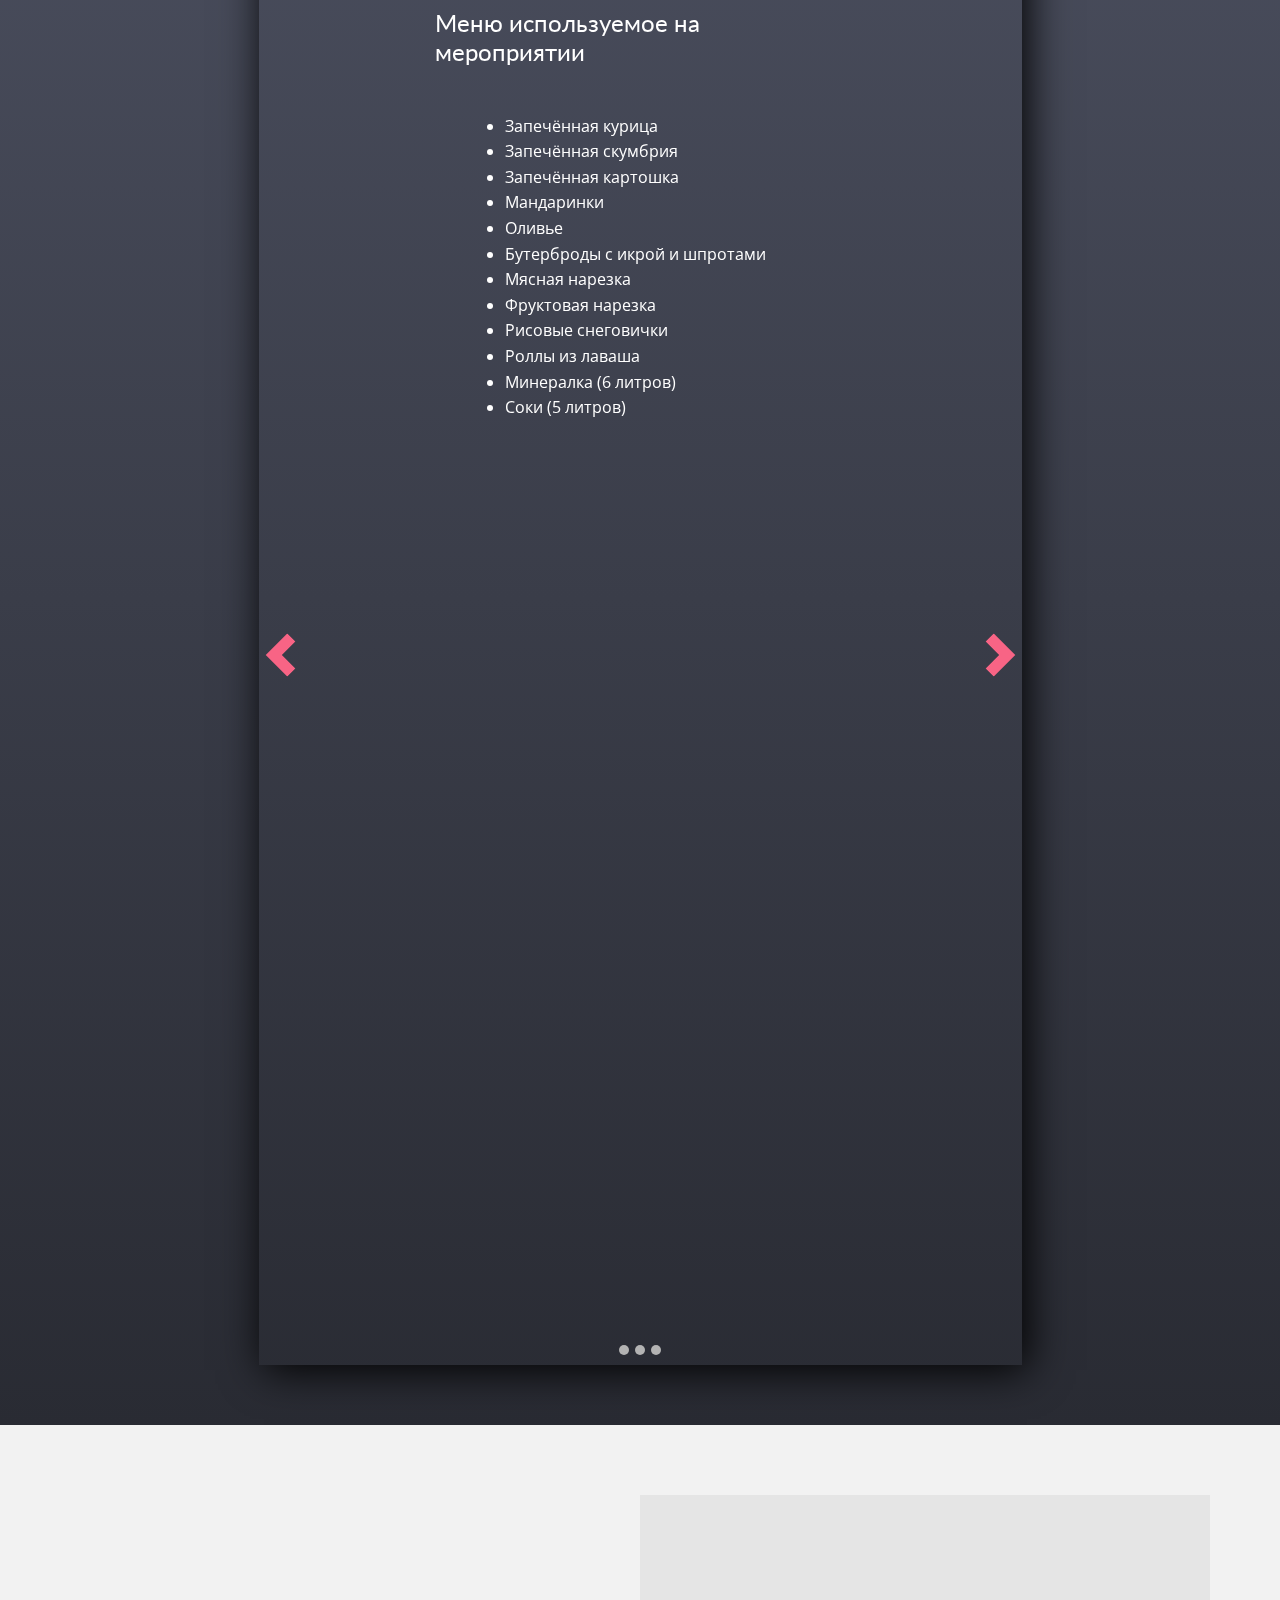
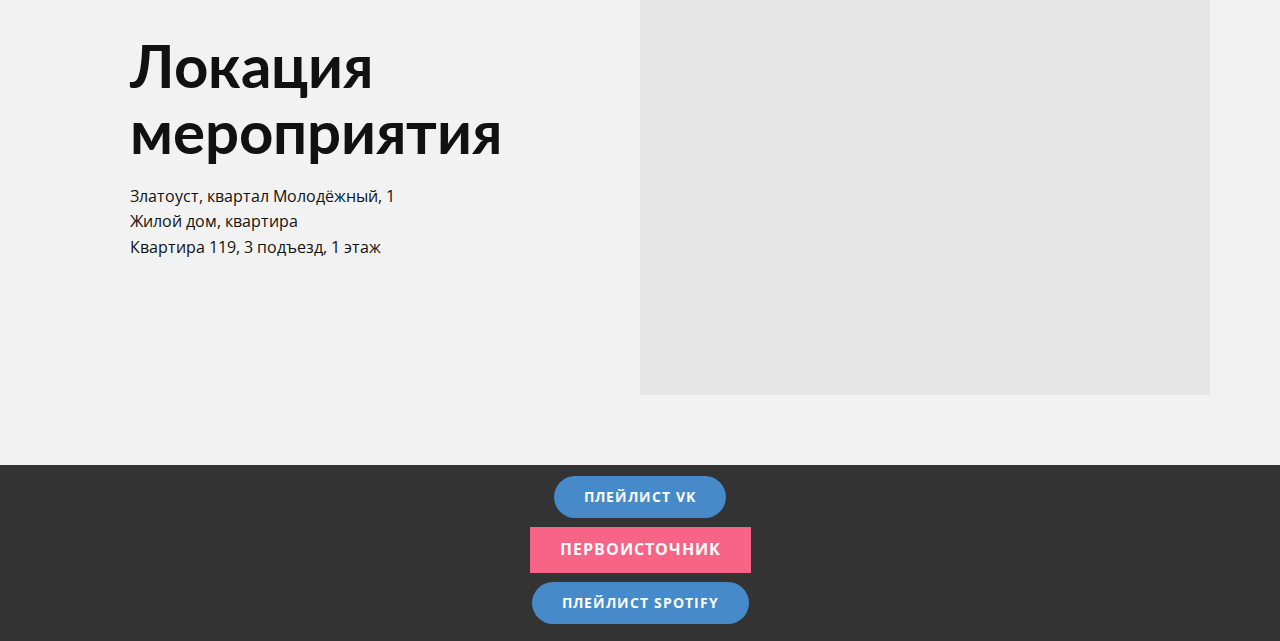
==== commit 38135a4e: "Update index.html" ====
--- a/index.html
+++ b/index.html
@@ -184,7 +184,7 @@
               <div class="u-align-left u-container-style u-layout-cell u-left-cell u-size-30 u-layout-cell-1">
                 <div class="u-container-layout u-container-layout-1">
                   <h2 class="u-text u-text-1">Локация мероприятия</h2>
-                  <p class="u-text u-text-2">Златоуст, квартал Молодёжный, 8</p>
+                  <p class="u-text u-text-2">Златоуст, квартал Молодёжный, 1</p>
                   <p class="u-text u-text-3">Жилой дом, квартира</p>
                   <p class="u-text u-text-4">Квартира 119, 3 подъезд, 1 этаж</p>
                 </div>
